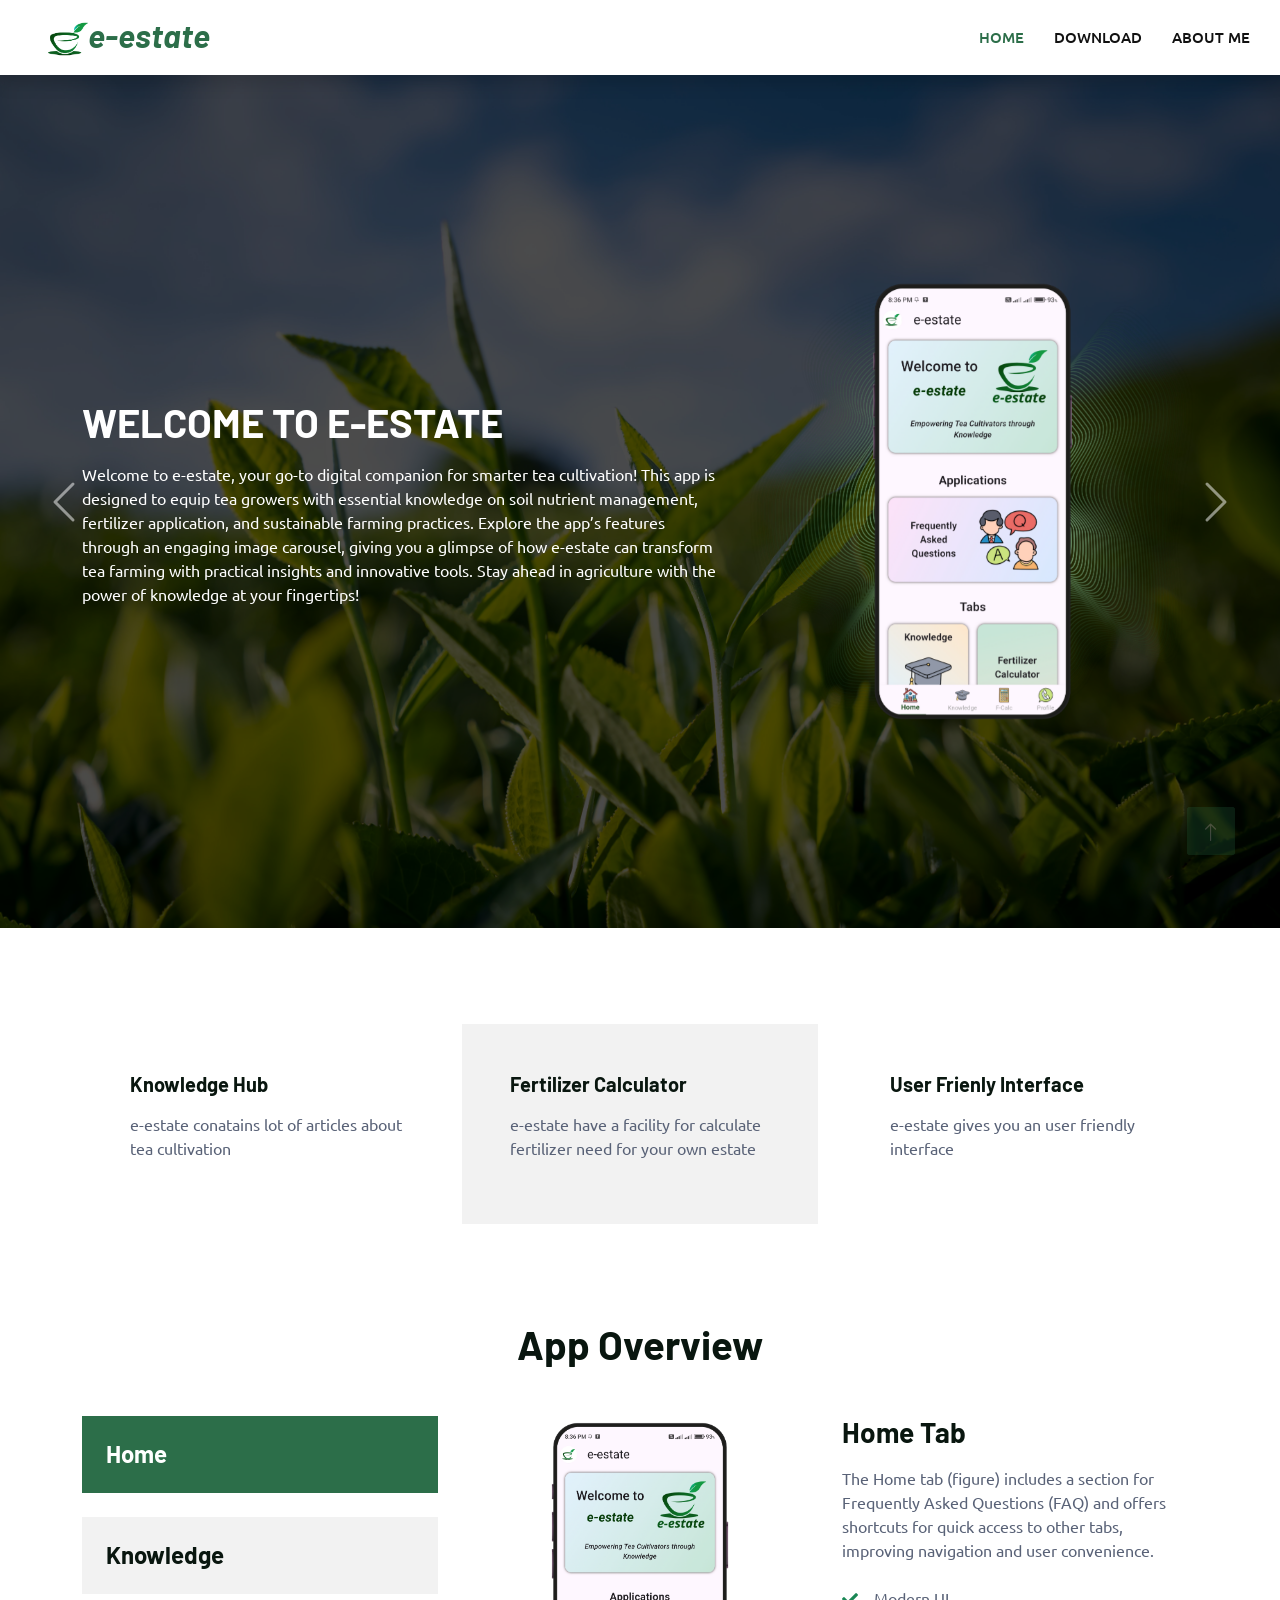
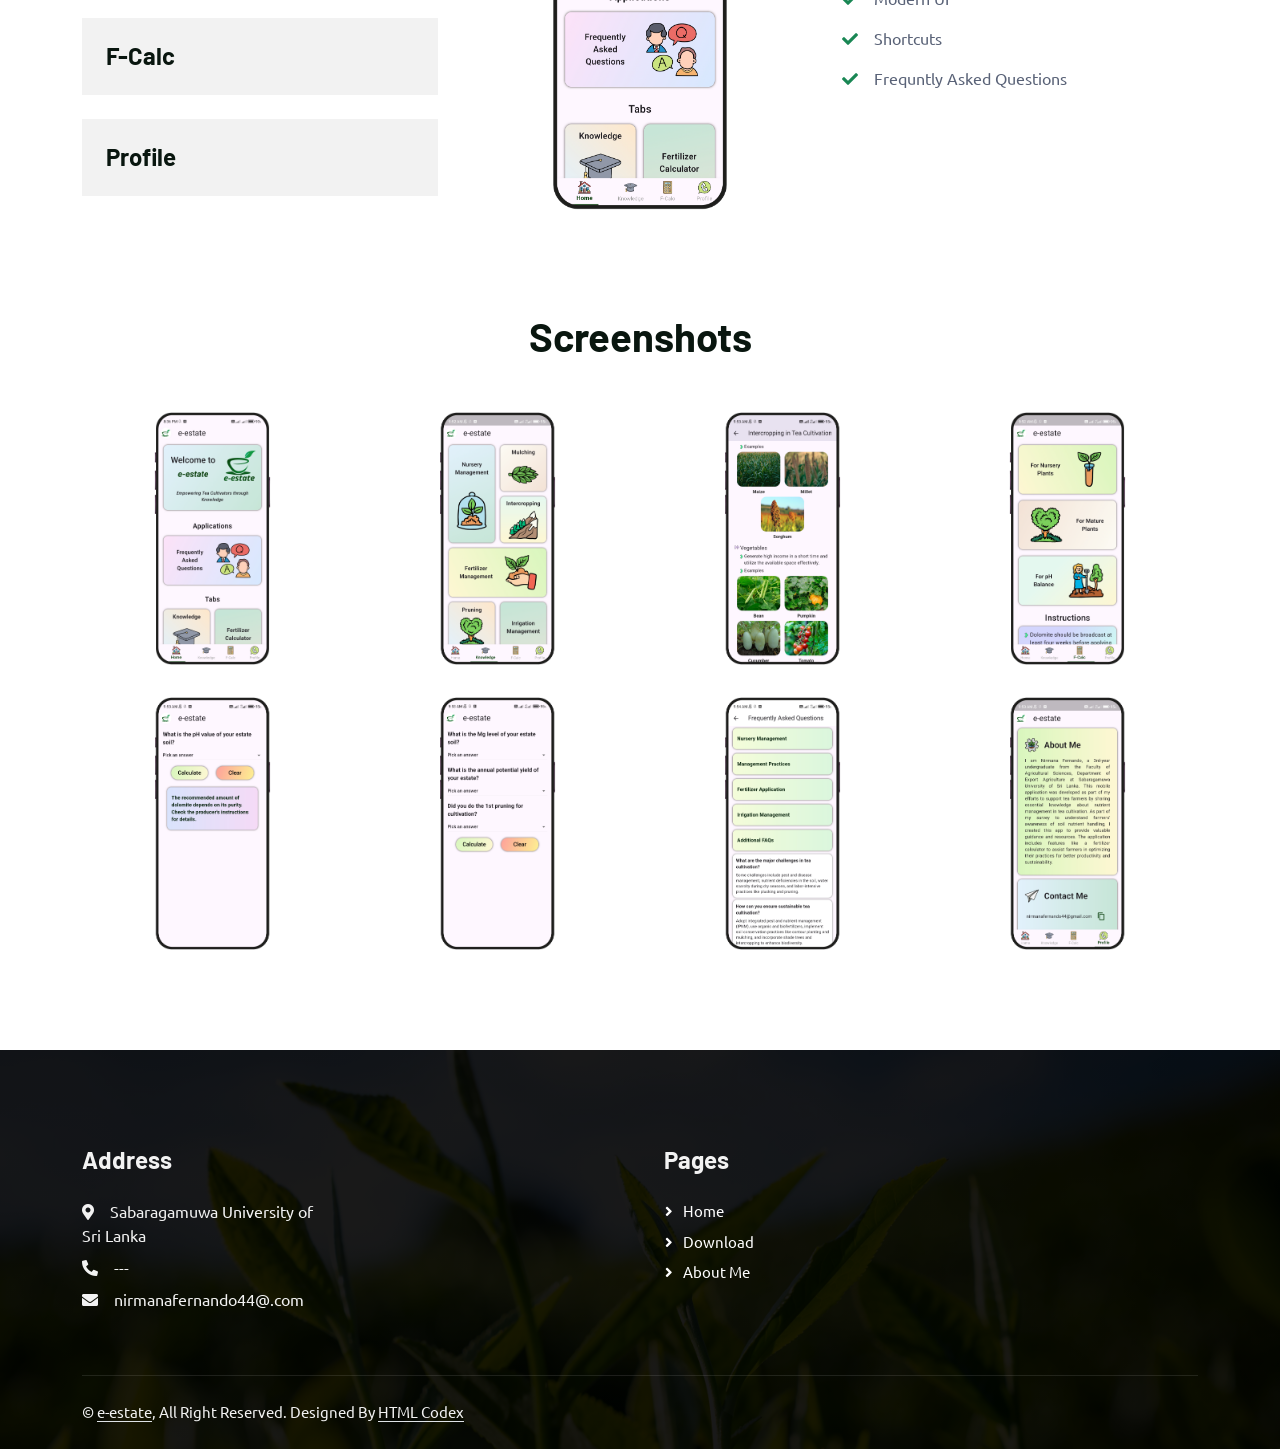
==== index.html @ c94044dd "Added website files" ====
<!DOCTYPE html>
<html lang="en">

<head>
    <meta charset="utf-8">
    <title>e-estate</title>
    <meta content="width=device-width, initial-scale=1.0" name="viewport">
    <link rel="icon" href="1x/e-estate-icon.png" type="image/png">
    <meta content="" name="keywords">
    <meta content="" name="description">

    <!-- Favicon -->
    <link href="img/favicon.ico" rel="icon">

    <!-- Google Web Fonts -->
    <link rel="preconnect" href="https://fonts.googleapis.com">
    <link rel="preconnect" href="https://fonts.gstatic.com" crossorigin>
    <link href="https://fonts.googleapis.com/css2?family=Barlow:wght@600;700&family=Ubuntu:wght@400;500&display=swap" rel="stylesheet"> 

    <!-- Icon Font Stylesheet -->
    <link href="https://cdnjs.cloudflare.com/ajax/libs/font-awesome/5.10.0/css/all.min.css" rel="stylesheet">
    <link href="https://cdn.jsdelivr.net/npm/bootstrap-icons@1.4.1/font/bootstrap-icons.css" rel="stylesheet">

    <!-- Libraries Stylesheet -->
    <link href="lib/animate/animate.min.css" rel="stylesheet">
    <link href="lib/owlcarousel/assets/owl.carousel.min.css" rel="stylesheet">
    <link href="lib/tempusdominus/css/tempusdominus-bootstrap-4.min.css" rel="stylesheet" />

    <!-- Customized Bootstrap Stylesheet -->
    <link href="css/bootstrap.min.css" rel="stylesheet">

    <!-- Template Stylesheet -->
    <link href="css/style.css" rel="stylesheet">
</head>

<body>
    <!-- Spinner Start -->
    <div id="spinner" class="show bg-white position-fixed translate-middle w-100 vh-100 top-50 start-50 d-flex align-items-center justify-content-center">
        <div class="spinner-border text-primary" style="width: 3rem; height: 3rem;" role="status">
            <span class="sr-only">Loading...</span>
        </div>
    </div>
    <!-- Spinner End -->


    <!-- Navbar Start -->
    <nav class="navbar navbar-expand-lg bg-white navbar-light shadow sticky-top p-0">
        <a href="index.html" class="navbar-brand d-flex align-items-center px-4 px-lg-5">
            <h2 class="m-0 text-primary"><img class="navbar-logo" src="1x/e-estate-icon.png" alt="Logo"></i><i>e-estate</i></h2>
        </a>
        <button type="button" class="navbar-toggler me-4" data-bs-toggle="collapse" data-bs-target="#navbarCollapse">
            <span class="navbar-toggler-icon"></span>
        </button>
        <div class="collapse navbar-collapse" id="navbarCollapse">
            <div class="navbar-nav ms-auto p-4 p-lg-0">
                <a href="index.html" class="nav-item nav-link active">Home</a>
                <a href="download.html" class="nav-item nav-link">Download</a>
                <a href="about.html" class="nav-item nav-link">About Me</a>
    </nav>
    <!-- Navbar End -->


    <!-- Carousel Start -->
    <div class="container-fluid p-0 mb-5">
        <div id="header-carousel" class="carousel slide" data-bs-ride="carousel">
            <div class="carousel-inner">
                <div class="carousel-item active">
                    <img class="w-100" src="img/carousel-bg-1.jpg" alt="Image">
                    <div class="carousel-caption d-flex align-items-center">
                        <div class="container">
                            <div class="row align-items-center justify-content-center justify-content-lg-start">
                                <div class="col-10 col-lg-7 text-center text-lg-start">
                                    <h1 class="text-white text-uppercase mb-3 animated slideInDown">Welcome to e-estate</h1>
                                    <h7 class="mb-4">Welcome to e-estate, your go-to digital companion for smarter tea cultivation! This app is designed to equip tea growers with essential knowledge on soil nutrient management, fertilizer application, and sustainable farming practices. Explore the app’s features through an engaging image carousel, giving you a glimpse of how e-estate can transform tea farming with practical insights and innovative tools. Stay ahead in agriculture with the power of knowledge at your fingertips!</h7>
                                </div>
                                <div class="col-lg-5 d-none d-lg-flex animated zoomIn">
                                    <img class="img-fluid" src="img/carousel-1.png" alt="">
                                </div>
                            </div>
                        </div>
                    </div>
                </div>
                <div class="carousel-item">
                    <img class="w-100" src="img/carousel-bg-2.jpg" alt="Image">
                    <div class="carousel-caption d-flex align-items-center">
                        <div class="container">
                            <div class="row align-items-center justify-content-center justify-content-lg-start">
                                <div class="col-10 col-lg-7 text-center text-lg-start">
                                    <h5 class="display-3 text-white mb-4 pb-3 animated slideInDown">Empowering tea cultivators through knowledge</h5>
                                    <h3 class="display-3 text-white mb-4 pb-3 animated slideInDown">e-estate</h3>
                                </div>
                                <div class="col-lg-5 d-none d-lg-flex animated zoomIn">
                                    <img class="img-fluid" src="img/carousel-2.png" alt="">
                                </div>
                            </div>
                        </div>
                    </div>
                </div>
            </div>
            <button class="carousel-control-prev" type="button" data-bs-target="#header-carousel"
                data-bs-slide="prev">
                <span class="carousel-control-prev-icon" aria-hidden="true"></span>
                <span class="visually-hidden">Previous</span>
            </button>
            <button class="carousel-control-next" type="button" data-bs-target="#header-carousel"
                data-bs-slide="next">
                <span class="carousel-control-next-icon" aria-hidden="true"></span>
                <span class="visually-hidden">Next</span>
            </button>
        </div>
    </div>
    <!-- Carousel End -->


    <!-- Service Start -->
    <div class="container-xxl py-5">
        <div class="container">
            <div class="row g-4">
                <div class="col-lg-4 col-md-6 wow fadeInUp" data-wow-delay="0.1s">
                    <div class="d-flex py-5 px-4">
                        <div class="ps-4">
                            <h5 class="mb-3">Knowledge Hub</h5>
                            <p>e-estate conatains lot of articles about tea cultivation</p>
                            
                        </div>
                    </div>
                </div>
                <div class="col-lg-4 col-md-6 wow fadeInUp" data-wow-delay="0.3s">
                    <div class="d-flex bg-light py-5 px-4">
                        <div class="ps-4">
                            <h5 class="mb-3">Fertilizer Calculator</h5>
                            <p>e-estate have a facility for calculate fertilizer need for your own estate</p>
                            
                        </div>
                    </div>
                </div>
                <div class="col-lg-4 col-md-6 wow fadeInUp" data-wow-delay="0.5s">
                    <div class="d-flex py-5 px-4">
                        <div class="ps-4">
                            <h5 class="mb-3">User Frienly Interface</h5>
                            <p>e-estate gives you an user friendly interface</p>
                            
                        </div>
                    </div>
                </div>
            </div>
        </div>
    </div>
    <!-- Service End -->

    <!-- Service Start -->
    <div class="container-xxl service py-5">
        <div class="container">
            <div class="text-center wow fadeInUp" data-wow-delay="0.1s">
                <h1 class="mb-5">App Overview</h1>
            </div>
            <div class="row g-4 wow fadeInUp" data-wow-delay="0.3s">
                <div class="col-lg-4">
                    <div class="nav w-100 nav-pills me-4">
                        <button class="nav-link w-100 d-flex align-items-center text-start p-4 mb-4 active" data-bs-toggle="pill" data-bs-target="#tab-pane-1" type="button">
                            <h4 class="m-0">Home</h4>
                        </button>
                        <button class="nav-link w-100 d-flex align-items-center text-start p-4 mb-4" data-bs-toggle="pill" data-bs-target="#tab-pane-2" type="button">
                            <h4 class="m-0">Knowledge</h4>
                        </button>
                        <button class="nav-link w-100 d-flex align-items-center text-start p-4 mb-4" data-bs-toggle="pill" data-bs-target="#tab-pane-3" type="button">
                            <h4 class="m-0">F-Calc</h4>
                        </button>
                        <button class="nav-link w-100 d-flex align-items-center text-start p-4 mb-0" data-bs-toggle="pill" data-bs-target="#tab-pane-4" type="button">
                            <h4 class="m-0">Profile</h4>
                        </button>
                    </div>
                </div>
                <div class="col-lg-8">
                    <div class="tab-content w-100">
                        <div class="tab-pane fade show active" id="tab-pane-1">
                            <div class="row g-4">
                                <div class="col-md-6" style="min-height: 400px;">
                                    <div class="position-relative h-100">
                                        <img class="position-absolute img-fluid w-100 h-100" src="img/service-1.png"
                                            style="object-fit: cover;" alt="">
                                    </div>
                                </div>
                                <div class="col-md-6">
                                    <h3 class="mb-3">Home Tab</h3>
                                    <p class="mb-4">The Home tab (figure) includes a section for Frequently Asked Questions (FAQ) and offers shortcuts for quick access to other tabs, improving navigation and user convenience.  </p>
                                    <p><i class="fa fa-check text-success me-3"></i>Modern UI</p>
                                    <p><i class="fa fa-check text-success me-3"></i>Shortcuts</p>
                                    <p><i class="fa fa-check text-success me-3"></i>Frequntly Asked Questions</p>
                                    
                                </div>
                            </div>
                        </div>
                        <div class="tab-pane fade" id="tab-pane-2">
                            <div class="row g-4">
                                <div class="col-md-6" style="min-height: 400px;">
                                    <div class="position-relative h-100">
                                        <img class="position-absolute img-fluid w-100 h-100" src="img/service-2.png"
                                            style="object-fit: cover;" alt="">
                                    </div>
                                </div>
                                <div class="col-md-6">
                                    <h3 class="mb-3">Knowledge Tab</h3>
                                    <p class="mb-4">The Knowledge tab (figure) features a user-friendly categorized grid that allows users to access various articles on key agricultural topics, including nursery management, mulching, intercropping, fertilizer management, pruning, harvesting, and irrigation management.  </p>
                                    <p><i class="fa fa-check text-success me-3"></i>Modern UI</p>
                                    <p><i class="fa fa-check text-success me-3"></i>Lot of articles</p>
                                    <p><i class="fa fa-check text-success me-3"></i>Catogorized</p>
                                    
                                </div>
                            </div>
                        </div>
                        <div class="tab-pane fade" id="tab-pane-3">
                            <div class="row g-4">
                                <div class="col-md-6" style="min-height: 400px;">
                                    <div class="position-relative h-100">
                                        <img class="position-absolute img-fluid w-100 h-100" src="img/service-3.png"
                                            style="object-fit: cover;" alt="">
                                    </div>
                                </div>
                                <div class="col-md-6">
                                    <h3 class="mb-3">F-Calc</h3>
                                    <p class="mb-4">The F-Calc tab (figure) is designed to calculate fertilizer recommendations based on estate-specific inputs. It includes three categories: fertilizer recommendations for nursery plants, fertilizer recommendations for mature plants, and dolomite recommendations for pH balance.</p>
                                    <p><i class="fa fa-check text-success me-3"></i>Fertilizer type</p>
                                    <p><i class="fa fa-check text-success me-3"></i>Recomended dosage</p>
                                    <p><i class="fa fa-check text-success me-3"></i>Recomended frequency</p>
                                    
                                </div>
                            </div>
                        </div>
                        <div class="tab-pane fade" id="tab-pane-4">
                            <div class="row g-4">
                                <div class="col-md-6" style="min-height: 400px;">
                                    <div class="position-relative h-100">
                                        <img class="position-absolute img-fluid w-100 h-100" src="img/service-4.png"
                                            style="object-fit: cover;" alt="">
                                    </div>
                                </div>
                                <div class="col-md-6">
                                    <h3 class="mb-3">Profile</h3>
                                    <p class="mb-4">The Profile tab (figure) contains a brief introduction about the developer and provides contact details for further inquiries.  </p>
                                    <p><i class="fa fa-check text-success me-3"></i>Modern UI</p>
                                    <p><i class="fa fa-check text-success me-3"></i>About section</p>
                                    <p><i class="fa fa-check text-success me-3"></i>Contact section</p>
                                    
                                </div>
                            </div>
                        </div>
                    </div>
                </div>
            </div>
        </div>
    </div>
    <!-- Service End -->

    
    <!-- Team Start -->
    <div class="container-xxl py-5">
        <div class="container">
            <div class="text-center wow fadeInUp" data-wow-delay="0.1s">
                <h1 class="mb-5">Screenshots</h1>
            </div>
            <div class="row g-4">
                <div class="col-lg-3 col-md-6 wow fadeInUp" data-wow-delay="0.1s">
                    <div class="team-item">
                        <div class="position-relative overflow-hidden">
                            <img class="img-fluid" src="img/service-1.png" alt="">
                        </div>
                    </div>
                </div>
                <div class="col-lg-3 col-md-6 wow fadeInUp" data-wow-delay="0.1s">
                    <div class="team-item">
                        <div class="position-relative overflow-hidden">
                            <img class="img-fluid" src="img/service-2.png" alt="">
                        </div>
                    </div>
                </div>
                <div class="col-lg-3 col-md-6 wow fadeInUp" data-wow-delay="0.1s">
                    <div class="team-item">
                        <div class="position-relative overflow-hidden">
                            <img class="img-fluid" src="img/Artboard 4.png" alt="">
                        </div>
                    </div>
                </div>
                <div class="col-lg-3 col-md-6 wow fadeInUp" data-wow-delay="0.1s">
                    <div class="team-item">
                        <div class="position-relative overflow-hidden">
                            <img class="img-fluid" src="img/service-3.png" alt="">
                        </div>
                    </div>
                </div>
                <div class="col-lg-3 col-md-6 wow fadeInUp" data-wow-delay="0.1s">
                    <div class="team-item">
                        <div class="position-relative overflow-hidden">
                            <img class="img-fluid" src="img/Artboard 7.png" alt="">
                        </div>
                    </div>
                </div>
                <div class="col-lg-3 col-md-6 wow fadeInUp" data-wow-delay="0.1s">
                    <div class="team-item">
                        <div class="position-relative overflow-hidden">
                            <img class="img-fluid" src="img/Artboard 6.png" alt="">
                        </div>
                    </div>
                </div>
                <div class="col-lg-3 col-md-6 wow fadeInUp" data-wow-delay="0.1s">
                    <div class="team-item">
                        <div class="position-relative overflow-hidden">
                            <img class="img-fluid" src="img/Artboard 9.png" alt="">
                        </div>
                    </div>
                </div>
                <div class="col-lg-3 col-md-6 wow fadeInUp" data-wow-delay="0.1s">
                    <div class="team-item">
                        <div class="position-relative overflow-hidden">
                            <img class="img-fluid" src="img/service-4.png" alt="">
                        </div>
                    </div>
                </div>
            </div>
        </div>
    </div>
    <!-- Team End -->


    <!-- Footer Start -->
    <div class="container-fluid bg-dark text-light footer pt-5 mt-5 wow fadeIn" data-wow-delay="0.1s">
        <div class="container py-5">
            <div class="row g-5">
                <div class="col-lg-3 col-md-6">
                    <h4 class="text-light mb-4">Address</h4>
                    <p class="mb-2"><i class="fa fa-map-marker-alt me-3"></i>Sabaragamuwa University of Sri Lanka</p>
                    <p class="mb-2"><i class="fa fa-phone-alt me-3"></i>---</p>
                    <p class="mb-2"><i class="fa fa-envelope me-3"></i>nirmanafernando44@.com</p>
                    
                    <div class="d-flex pt-2">
                    </div>
                
                </div>
                <div class="col-lg-3 col-md-6">
                </div>
                
                <div class="col-lg-3 col-md-6">
                    <h4 class="text-light mb-4">Pages</h4>
                    <a class="btn btn-link" href="index.html">Home</a>
                    <a class="btn btn-link" href="download.html">Download</a>
                    <a class="btn btn-link" href="about.html">About Me</a>
                </div>
                <div class="col-lg-3 col-md-6">
                </div>
                
            </div>
        </div>
        <div class="container">
            <div class="copyright">
                <div class="row">
                    <div class="col-md-6 text-center text-md-start mb-3 mb-md-0">
                        &copy; <a class="border-bottom" href="#">e-estate</a>, All Right Reserved.

                        <!--/*** This template is free as long as you keep the footer author’s credit link/attribution link/backlink. If you'd like to use the template without the footer author’s credit link/attribution link/backlink, you can purchase the Credit Removal License from "https://htmlcodex.com/credit-removal". Thank you for your support. ***/-->
                        Designed By <a class="border-bottom" href="https://htmlcodex.com">HTML Codex</a>
                    </div>
                </div>
            </div>
        </div>
    </div>
    <!-- Footer End -->


    <!-- Back to Top -->
    <a href="#" class="btn btn-lg btn-primary btn-lg-square back-to-top"><i class="bi bi-arrow-up"></i></a>


    <!-- JavaScript Libraries -->
    <script src="https://code.jquery.com/jquery-3.4.1.min.js"></script>
    <script src="https://cdn.jsdelivr.net/npm/bootstrap@5.0.0/dist/js/bootstrap.bundle.min.js"></script>
    <script src="lib/wow/wow.min.js"></script>
    <script src="lib/easing/easing.min.js"></script>
    <script src="lib/waypoints/waypoints.min.js"></script>
    <script src="lib/counterup/counterup.min.js"></script>
    <script src="lib/owlcarousel/owl.carousel.min.js"></script>
    <script src="lib/tempusdominus/js/moment.min.js"></script>
    <script src="lib/tempusdominus/js/moment-timezone.min.js"></script>
    <script src="lib/tempusdominus/js/tempusdominus-bootstrap-4.min.js"></script>

    <!-- Template Javascript -->
    <script src="js/main.js"></script>
</body>

</html>
---- css/style.css ----
/********** Template CSS **********/
:root {
    --primary: #2C6E49;
    --secondary: #09160F;
    --light: #F2F2F2;
    --dark: #111111;
}

.fw-medium {
    font-weight: 600 !important;
}

.back-to-top {
    position: fixed;
    display: none;
    right: 45px;
    bottom: 45px;
    z-index: 99;
}


/*** Spinner ***/
#spinner {
    opacity: 0;
    visibility: hidden;
    transition: opacity .5s ease-out, visibility 0s linear .5s;
    z-index: 99999;
}

#spinner.show {
    transition: opacity .5s ease-out, visibility 0s linear 0s;
    visibility: visible;
    opacity: 1;
}


/*** Button ***/
.btn {
    font-weight: 500;
    text-transform: uppercase;
    transition: .5s;
}

.btn.btn-primary,
.btn.btn-secondary {
    color: #FFFFFF;
}

.btn-square {
    width: 38px;
    height: 38px;
}

.btn-sm-square {
    width: 32px;
    height: 32px;
}

.btn-lg-square {
    width: 48px;
    height: 48px;
}

.btn-square,
.btn-sm-square,
.btn-lg-square {
    padding: 0;
    display: flex;
    align-items: center;
    justify-content: center;
    font-weight: normal;
    border-radius: 2px;
}


/*** Navbar ***/
.navbar .dropdown-toggle::after {
    border: none;
    content: "\f107";
    font-family: "Font Awesome 5 Free";
    font-weight: 900;
    vertical-align: middle;
    margin-left: 8px;
}

.navbar-light .navbar-nav .nav-link {
    margin-right: 30px;
    padding: 25px 0;
    color: #FFFFFF;
    font-size: 15px;
    text-transform: uppercase;
    outline: none;
}

.navbar-light .navbar-nav .nav-link:hover,
.navbar-light .navbar-nav .nav-link.active {
    color: var(--primary);
}

@media (max-width: 991.98px) {
    .navbar-light .navbar-nav .nav-link  {
        margin-right: 0;
        padding: 10px 0;
    }

    .navbar-light .navbar-nav {
        border-top: 1px solid #EEEEEE;
    }
}

.navbar-light .navbar-brand,
.navbar-light a.btn {
    height: 75px;
}

.navbar-light .navbar-nav .nav-link {
    color: var(--dark);
    font-weight: 500;
}

.navbar-light.sticky-top {
    top: -100px;
    transition: .5s;
}

.navbar-logo {
    width: 40px;
}


@media (min-width: 992px) {
    .navbar .nav-item .dropdown-menu {
        display: block;
        border: none;
        margin-top: 0;
        top: 150%;
        opacity: 0;
        visibility: hidden;
        transition: .5s;
    }

    .navbar .nav-item:hover .dropdown-menu {
        top: 100%;
        visibility: visible;
        transition: .5s;
        opacity: 1;
    }
}


/*** Header ***/
.carousel-caption {
    top: 0;
    left: 0;
    right: 0;
    bottom: 0;
    background: rgba(0, 0, 0, .7);
    z-index: 1;
}

.carousel-control-prev,
.carousel-control-next {
    width: 10%;
}

.carousel-control-prev-icon,
.carousel-control-next-icon {
    width: 3rem;
    height: 3rem;
}

@media (max-width: 768px) {
    #header-carousel .carousel-item {
        position: relative;
        min-height: 450px;
    }
    
    #header-carousel .carousel-item img {
        position: absolute;
        width: 100%;
        height: 100%;
        object-fit: cover;
    }
}

.page-header {
    background-position: center center;
    background-repeat: no-repeat;
    background-size: cover;
}

.page-header-inner {
    background: rgba(0, 0, 0, .7);
}

.breadcrumb-item + .breadcrumb-item::before {
    color: var(--light);
}


/*** Facts ***/
.fact {
    background: linear-gradient(rgba(0, 0, 0, .7), rgba(0, 0, 0, .7)), url(../img/carousel-bg-1.jpg);
    background-position: center center;
    background-repeat: no-repeat;
    background-size: cover;
}


/*** Service ***/
.service .nav .nav-link {
    background: var(--light);
    transition: .5s;
}

.service .nav .nav-link.active {
    background: var(--primary);
}

.service .nav .nav-link.active h4 {
    color: #FFFFFF !important;
}


/*** Booking ***/
.booking {
    background: linear-gradient(rgba(0, 0, 0, .7), rgba(0, 0, 0, .7)), url(../img/carousel-bg-2.jpg) center center no-repeat;
    background-size: cover;
}

.bootstrap-datetimepicker-widget.bottom {
    top: auto !important;
}

.bootstrap-datetimepicker-widget .table * {
    border-bottom-width: 0px;
}

.bootstrap-datetimepicker-widget .table th {
    font-weight: 500;
}

.bootstrap-datetimepicker-widget.dropdown-menu {
    padding: 10px;
    border-radius: 2px;
}

.bootstrap-datetimepicker-widget table td.active,
.bootstrap-datetimepicker-widget table td.active:hover {
    background: var(--primary);
}

.bootstrap-datetimepicker-widget table td.today::before {
    border-bottom-color: var(--primary);
}


/*** Team ***/
.team-item .team-overlay {
    display: flex;
    align-items: center;
    justify-content: center;
    background: var(--primary);
    transform: scale(0);
    transition: .5s;
}

.team-item:hover .team-overlay {
    transform: scale(1);
}

.team-item .team-overlay .btn {
    color: var(--primary);
    background: #FFFFFF;
}

.team-item .team-overlay .btn:hover {
    color: #FFFFFF;
    background: var(--secondary)
}


/*** Testimonial ***/
.testimonial-carousel .owl-item .testimonial-text,
.testimonial-carousel .owl-item.center .testimonial-text * {
    transition: .5s;
}

.testimonial-carousel .owl-item.center .testimonial-text {
    background: var(--primary) !important;
}

.testimonial-carousel .owl-item.center .testimonial-text * {
    color: #FFFFFF !important;
}

.testimonial-carousel .owl-dots {
    margin-top: 24px;
    display: flex;
    align-items: flex-end;
    justify-content: center;
}

.testimonial-carousel .owl-dot {
    position: relative;
    display: inline-block;
    margin: 0 5px;
    width: 15px;
    height: 15px;
    border: 1px solid #CCCCCC;
    transition: .5s;
}

.testimonial-carousel .owl-dot.active {
    background: var(--primary);
    border-color: var(--primary);
}


/*** Footer ***/
.footer {
    background: linear-gradient(rgba(0, 0, 0, .9), rgba(0, 0, 0, .9)), url(../img/carousel-bg-1.jpg) center center no-repeat;
    background-size: cover;
}

.footer .btn.btn-social {
    margin-right: 5px;
    width: 35px;
    height: 35px;
    display: flex;
    align-items: center;
    justify-content: center;
    color: var(--light);
    border: 1px solid #FFFFFF;
    border-radius: 35px;
    transition: .3s;
}

.footer .btn.btn-social:hover {
    color: var(--primary);
}

.footer .btn.btn-link {
    display: block;
    margin-bottom: 5px;
    padding: 0;
    text-align: left;
    color: #FFFFFF;
    font-size: 15px;
    font-weight: normal;
    text-transform: capitalize;
    transition: .3s;
}

.footer .btn.btn-link::before {
    position: relative;
    content: "\f105";
    font-family: "Font Awesome 5 Free";
    font-weight: 900;
    margin-right: 10px;
}

.footer .btn.btn-link:hover {
    letter-spacing: 1px;
    box-shadow: none;
}

.footer .copyright {
    padding: 25px 0;
    font-size: 15px;
    border-top: 1px solid rgba(256, 256, 256, .1);
}

.footer .copyright a {
    color: var(--light);
}

.footer .footer-menu a {
    margin-right: 15px;
    padding-right: 15px;
    border-right: 1px solid rgba(255, 255, 255, .3);
}

.footer .footer-menu a:last-child {
    margin-right: 0;
    padding-right: 0;
    border-right: none;
}
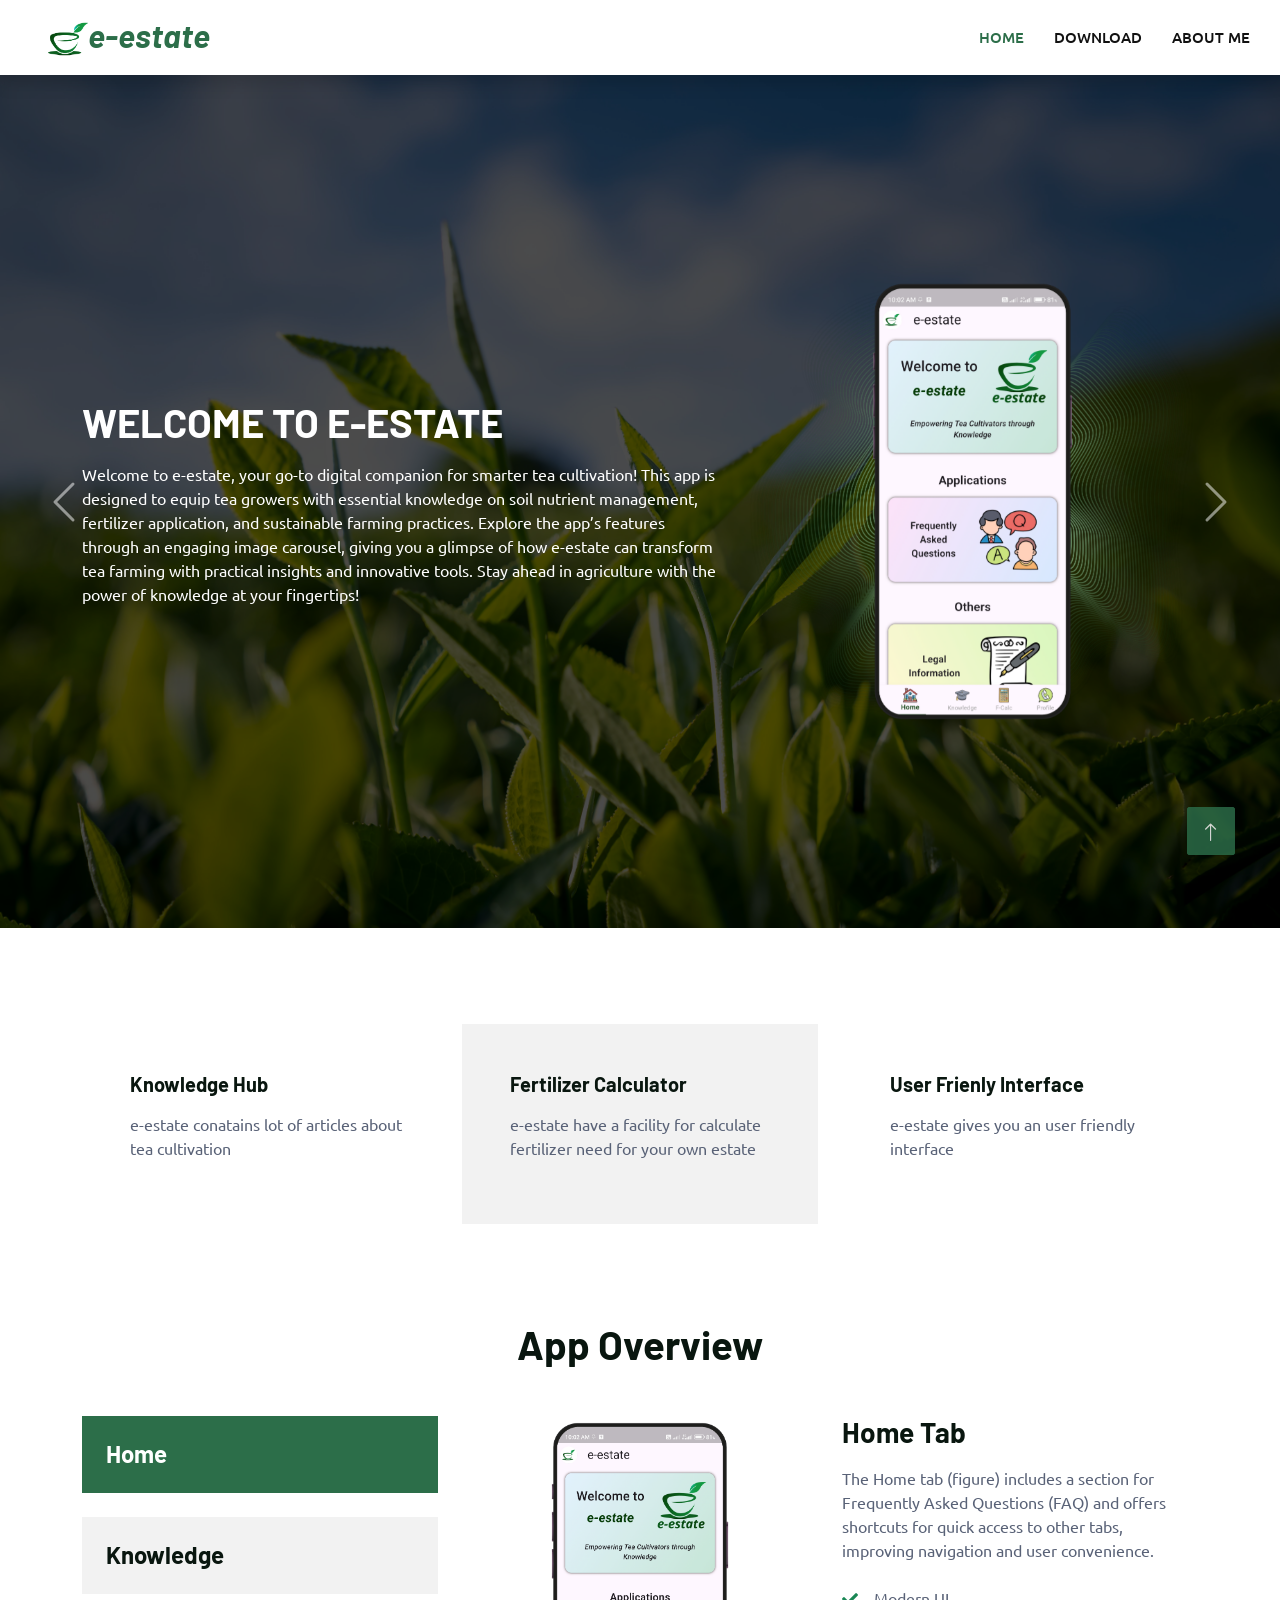
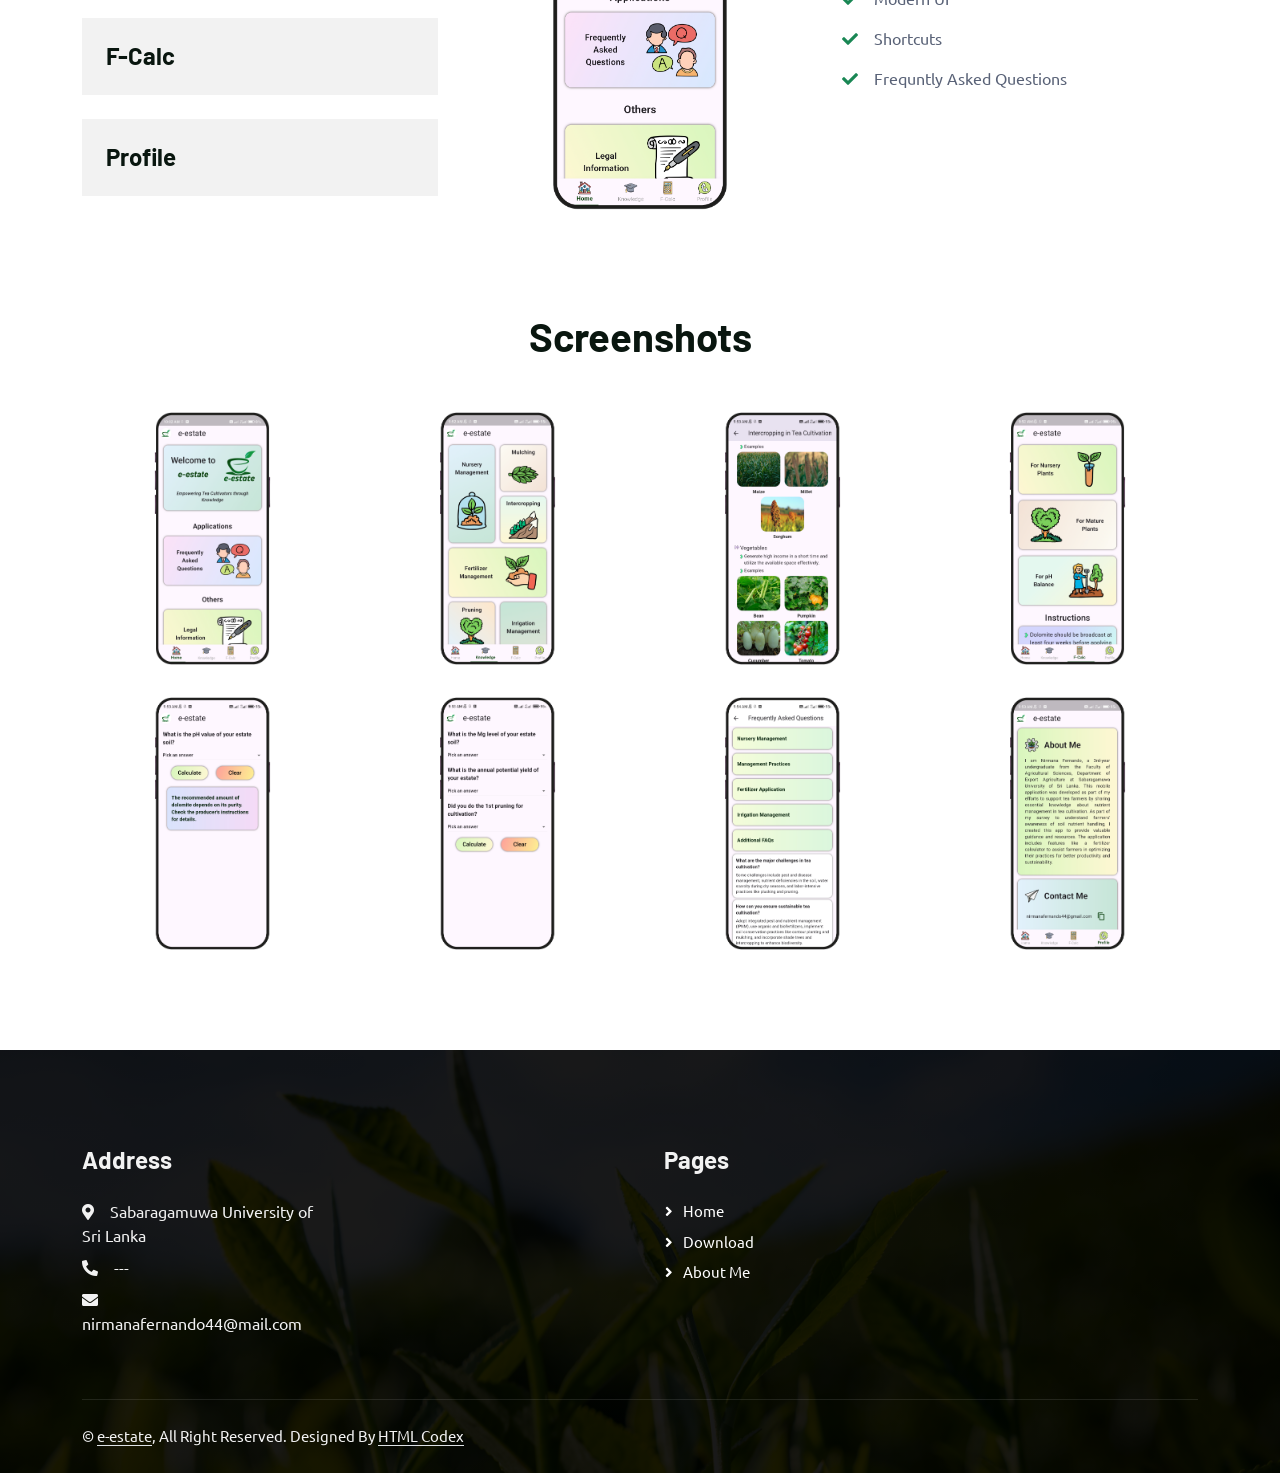
==== commit f4927ad1: "index.html" ====
--- a/index.html
+++ b/index.html
@@ -330,7 +330,7 @@
                     <h4 class="text-light mb-4">Address</h4>
                     <p class="mb-2"><i class="fa fa-map-marker-alt me-3"></i>Sabaragamuwa University of Sri Lanka</p>
                     <p class="mb-2"><i class="fa fa-phone-alt me-3"></i>---</p>
-                    <p class="mb-2"><i class="fa fa-envelope me-3"></i>nirmanafernando44@.com</p>
+                    <p class="mb-2"><i class="fa fa-envelope me-3"></i>nirmanafernando44@mail.com</p>
                     
                     <div class="d-flex pt-2">
                     </div>
@@ -386,4 +386,4 @@
     <script src="js/main.js"></script>
 </body>
 
-</html>+</html>
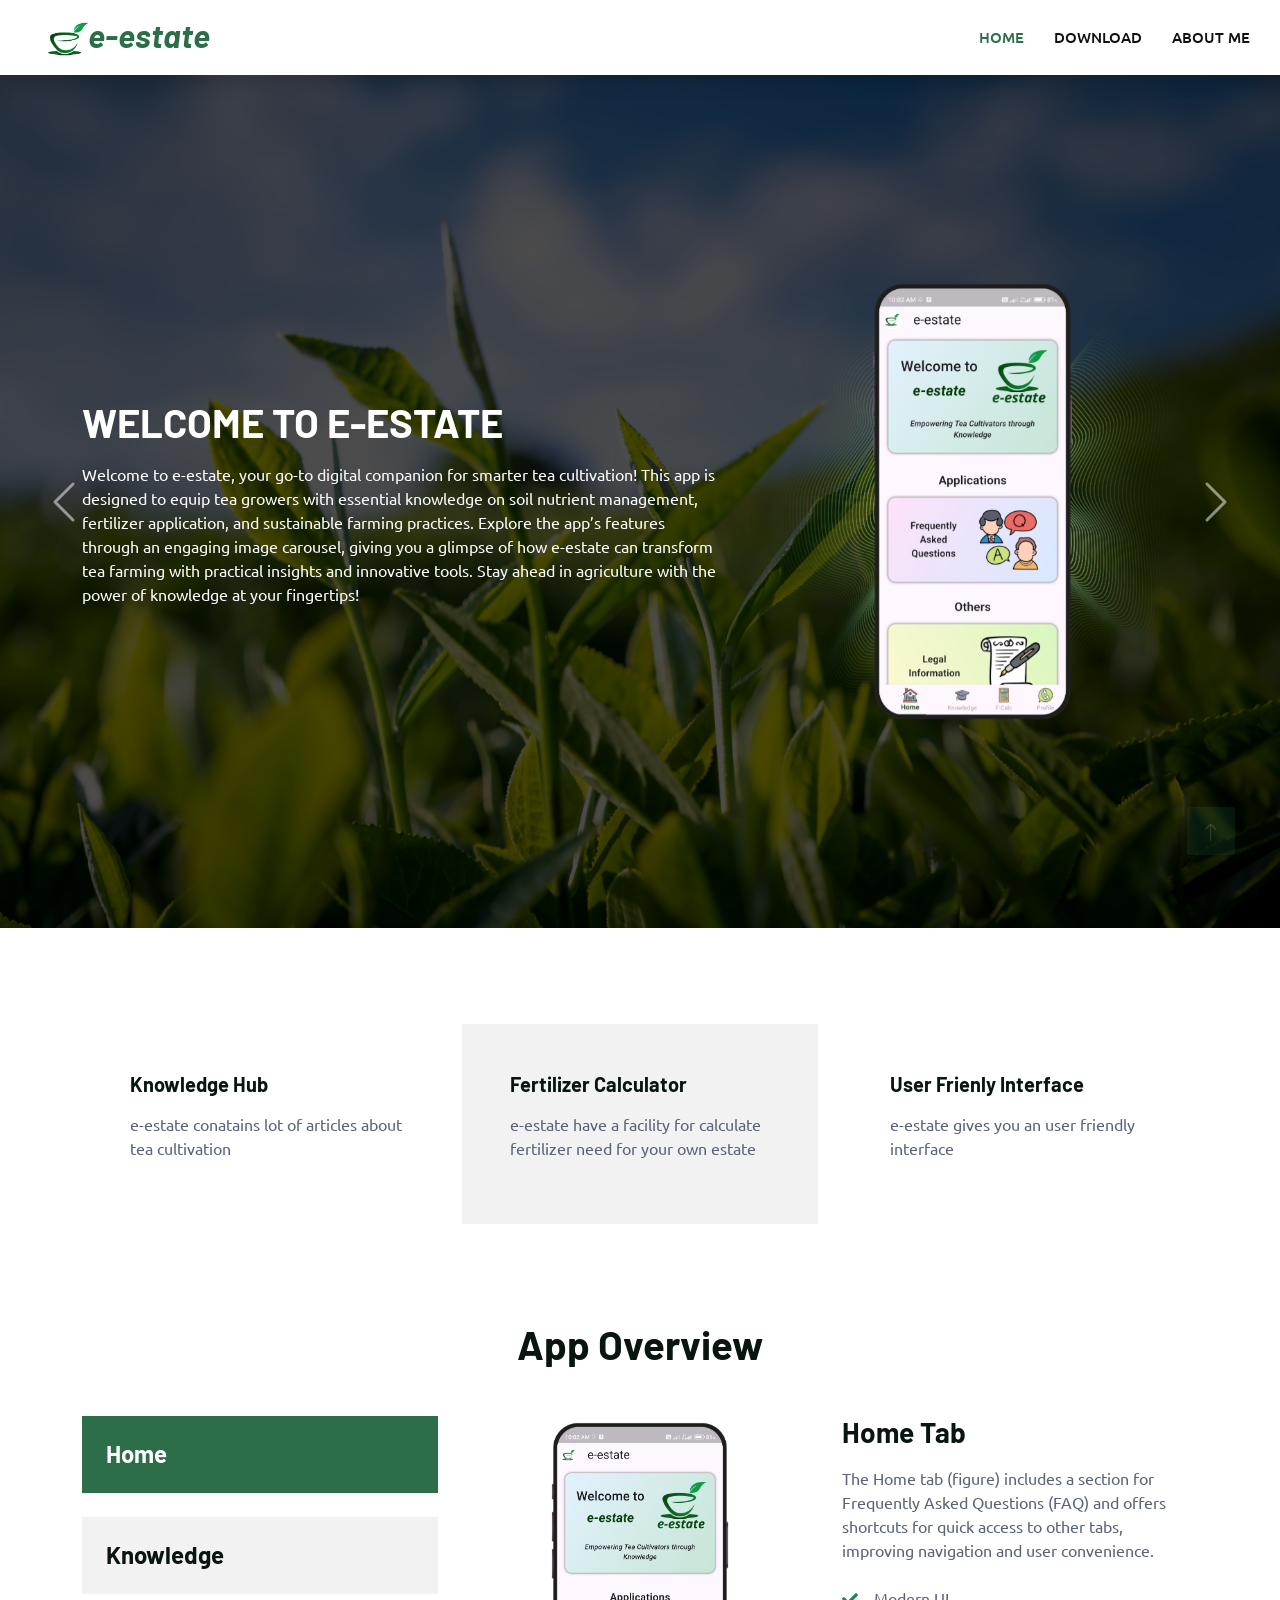
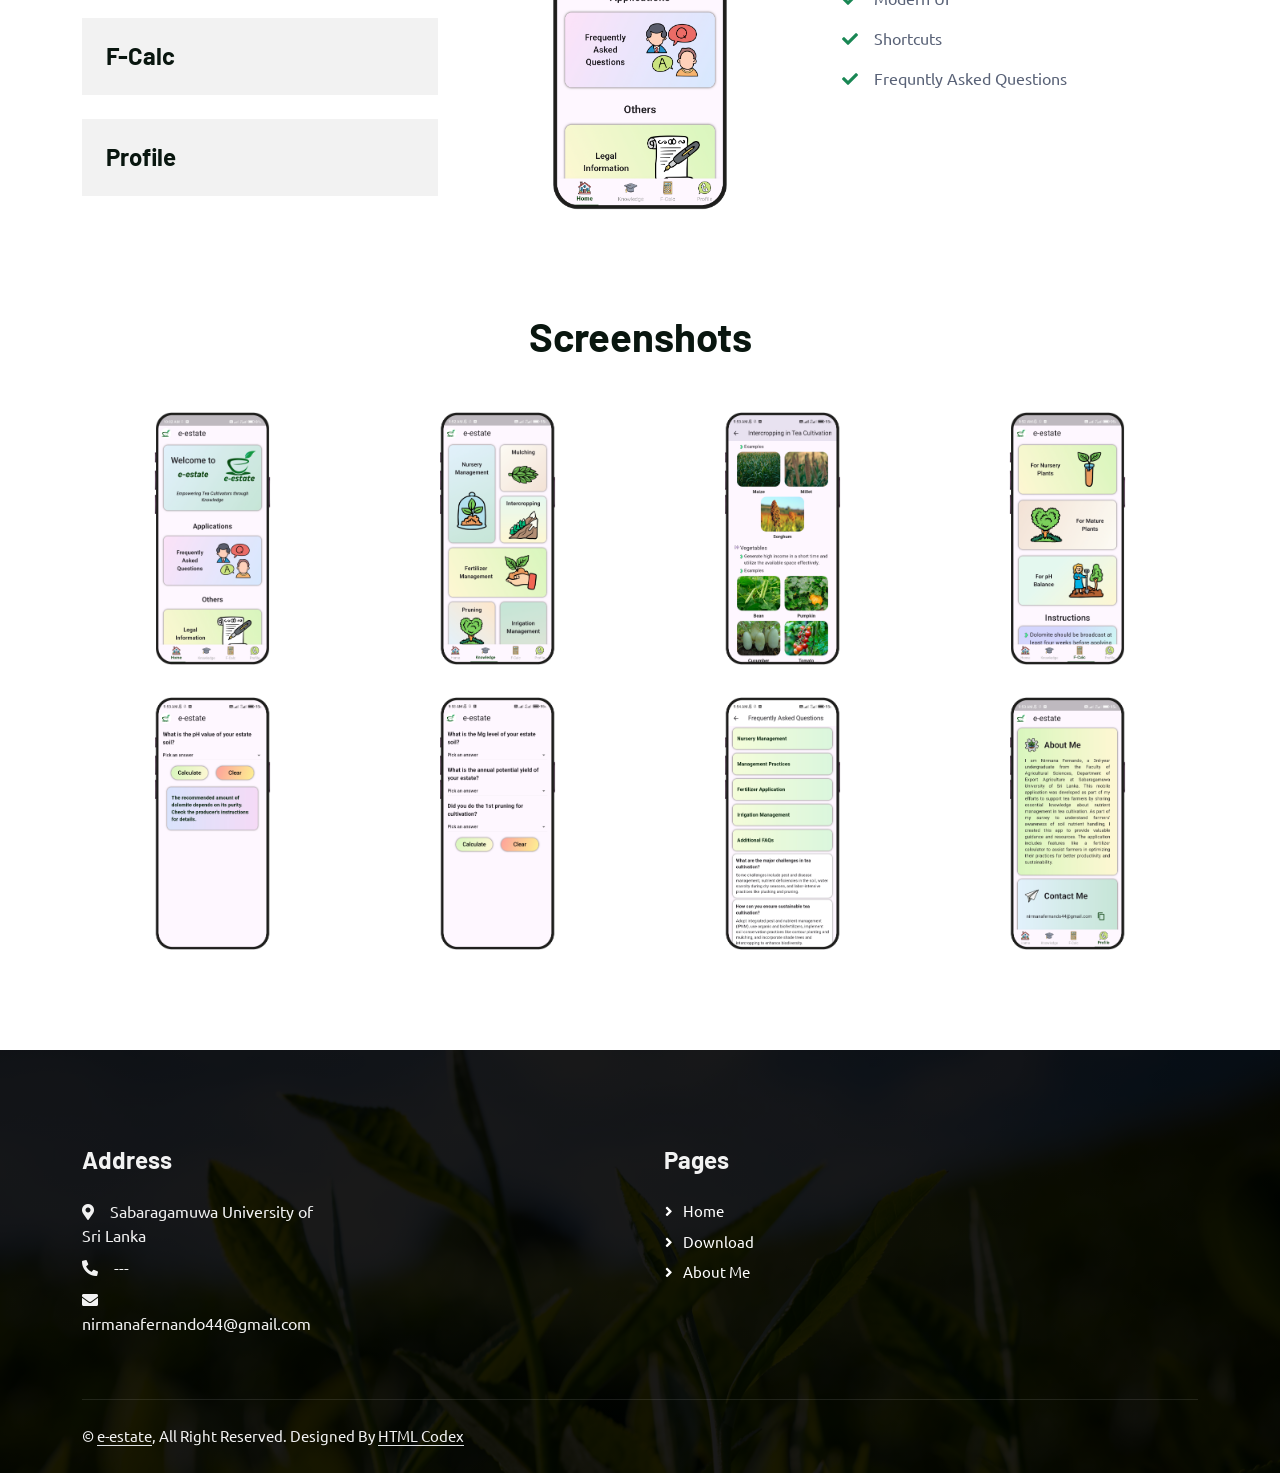
==== commit e7af490a: "index.html" ====
--- a/index.html
+++ b/index.html
@@ -330,7 +330,7 @@
                     <h4 class="text-light mb-4">Address</h4>
                     <p class="mb-2"><i class="fa fa-map-marker-alt me-3"></i>Sabaragamuwa University of Sri Lanka</p>
                     <p class="mb-2"><i class="fa fa-phone-alt me-3"></i>---</p>
-                    <p class="mb-2"><i class="fa fa-envelope me-3"></i>nirmanafernando44@mail.com</p>
+                    <p class="mb-2"><i class="fa fa-envelope me-3"></i>nirmanafernando44@gmail.com</p>
                     
                     <div class="d-flex pt-2">
                     </div>
